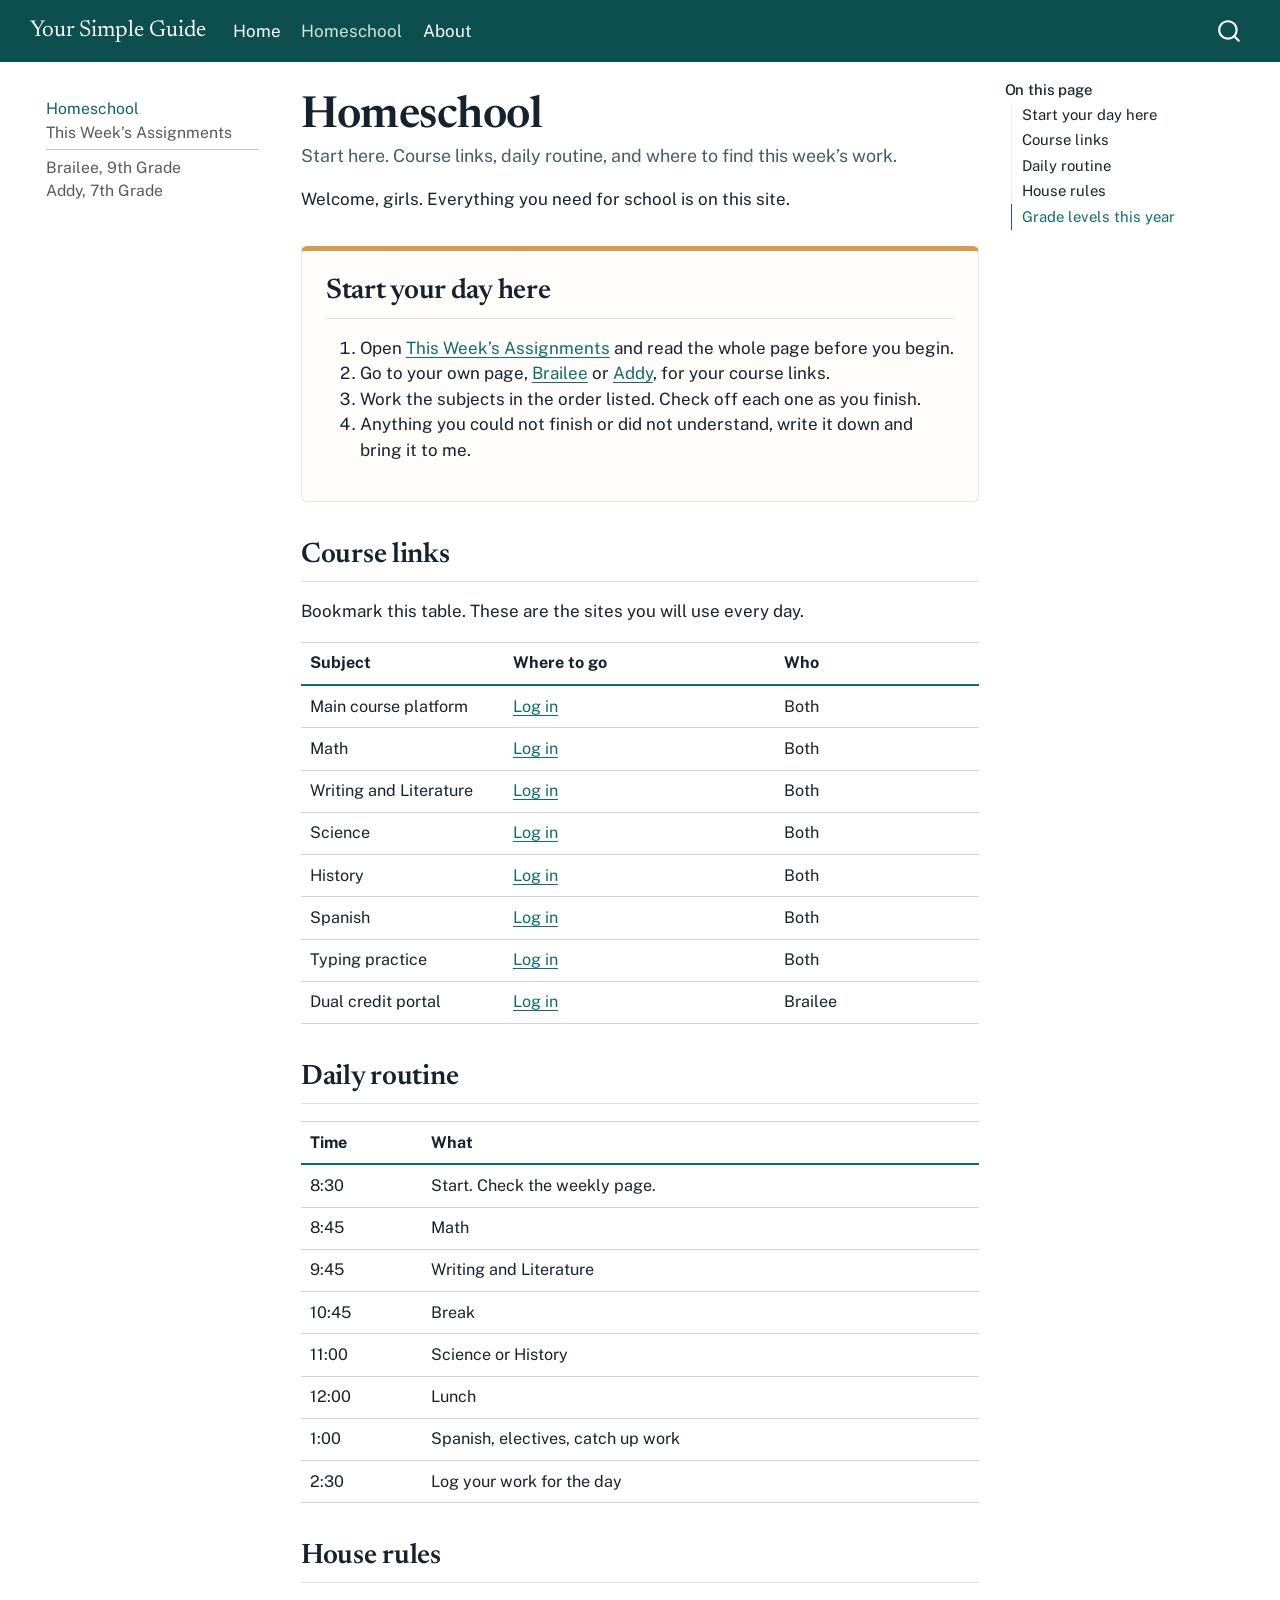
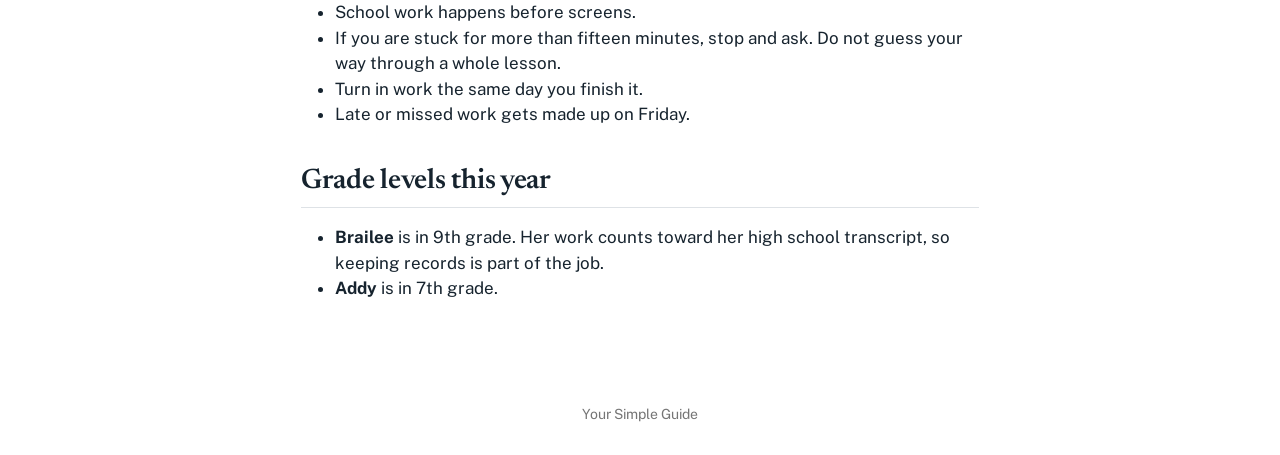
==== docs/homeschool/index.html @ 04dae09e "Initial commit" ====
<!DOCTYPE html>
<html xmlns="http://www.w3.org/1999/xhtml" lang="en" xml:lang="en"><head>

<meta charset="utf-8">
<meta name="generator" content="quarto-1.10.18">

<meta name="viewport" content="width=device-width, initial-scale=1.0, user-scalable=yes">

<meta name="description" content="Start here. Course links, daily routine, and where to find this week’s work.">

<title>Homeschool – Your Simple Guide</title>
<style>
/* Default styles provided by pandoc.
** See https://pandoc.org/MANUAL.html#variables-for-html for config info.
*/
span.smallcaps{font-variant: small-caps;}
div.columns{display: flex; gap: 1.5em;}
div.column{flex: auto;}
@media screen {
div.columns{gap: min(4vw, 1.5em);}
div.column{overflow-x: auto;}
}
div.hanging-indent{margin-left: 1.5em; text-indent: -1.5em;}
ul.task-list{list-style: none;}
ul.task-list li input[type="checkbox"] {
  width: 0.8em;
  margin: 0 0.8em 0.2em -1em; /* quarto-specific, see https://github.com/quarto-dev/quarto-cli/issues/4556 */ 
  vertical-align: middle;
}
</style>


<script src="../site_libs/quarto-nav/quarto-nav.js"></script>
<script src="../site_libs/quarto-nav/headroom.min.js"></script>
<script src="../site_libs/clipboard/clipboard.min.js"></script>
<script src="../site_libs/quarto-search/autocomplete.umd.js"></script>
<script src="../site_libs/quarto-search/fuse.min.js"></script>
<script src="../site_libs/quarto-search/quarto-search.js"></script>
<meta name="quarto:offset" content="../">
<script src="../site_libs/quarto-html/quarto.js" type="module"></script>
<script src="../site_libs/quarto-html/tabsets/tabsets.js" type="module"></script>
<script src="../site_libs/quarto-html/popper.min.js"></script>
<script src="../site_libs/quarto-html/tippy.umd.min.js"></script>
<script src="../site_libs/quarto-html/anchor.min.js"></script>
<link href="../site_libs/quarto-html/tippy.css" rel="stylesheet">
<link href="../site_libs/quarto-html/quarto-syntax-highlighting-64a204ab8560d761af7679ceaba22944.css" rel="stylesheet" id="quarto-text-highlighting-styles">
<script src="../site_libs/bootstrap/bootstrap.min.js"></script>
<link href="../site_libs/bootstrap/bootstrap-icons.css" rel="stylesheet">
<link href="../site_libs/bootstrap/bootstrap-07b3dcc113605352a7b4765c39fa40dd.min.css" rel="stylesheet" append-hash="true" id="quarto-bootstrap" data-mode="light">
<script id="quarto-search-options" type="application/json">{
  "location": "navbar",
  "copy-button": false,
  "collapse-after": 3,
  "panel-placement": "end",
  "type": "overlay",
  "limit": 50,
  "keyboard-shortcut": [
    "f",
    "/",
    "s"
  ],
  "show-item-context": false,
  "language": {
    "search-no-results-text": "No results",
    "search-matching-documents-text": "matching documents",
    "search-copy-link-title": "Copy link to search",
    "search-hide-matches-text": "Hide additional matches",
    "search-more-match-text": "more match in this document",
    "search-more-matches-text": "more matches in this document",
    "search-clear-button-title": "Clear",
    "search-text-placeholder": "",
    "search-detached-cancel-button-title": "Cancel",
    "search-submit-button-title": "Submit",
    "search-label": "Search"
  }
}</script>


</head>

<body class="nav-sidebar floating nav-fixed quarto-light">

<div id="quarto-search-results"></div>
  <header id="quarto-header" class="headroom fixed-top">
    <nav class="navbar navbar-expand-lg " data-bs-theme="dark">
      <div class="navbar-container container-fluid">
      <div class="navbar-brand-container mx-auto">
    <a class="navbar-brand" href="../index.html">
    <span class="navbar-title">Your Simple Guide</span>
    </a>
  </div>
            <div id="quarto-search" class="" title="Search"></div>
          <button class="navbar-toggler" type="button" data-bs-toggle="collapse" data-bs-target="#navbarCollapse" aria-controls="navbarCollapse" role="menu" aria-expanded="false" aria-label="Toggle navigation" onclick="if (window.quartoToggleHeadroom) { window.quartoToggleHeadroom(); }">
  <span class="navbar-toggler-icon"></span>
</button>
          <div class="collapse navbar-collapse" id="navbarCollapse">
            <ul class="navbar-nav navbar-nav-scroll me-auto">
  <li class="nav-item">
    <a class="nav-link" href="../index.html"> 
<span class="menu-text">Home</span></a>
  </li>  
  <li class="nav-item">
    <a class="nav-link active" href="../homeschool/index.html" aria-current="page"> 
<span class="menu-text">Homeschool</span></a>
  </li>  
  <li class="nav-item">
    <a class="nav-link" href="../about.html"> 
<span class="menu-text">About</span></a>
  </li>  
</ul>
          </div> <!-- /navcollapse -->
            <div class="quarto-navbar-tools">
</div>
      </div> <!-- /container-fluid -->
    </nav>
  <nav class="quarto-secondary-nav">
    <div class="container-fluid d-flex">
      <button type="button" class="quarto-btn-toggle btn" data-bs-toggle="collapse" role="button" data-bs-target=".quarto-sidebar-collapse-item" aria-controls="quarto-sidebar" aria-expanded="false" aria-label="Toggle sidebar navigation" onclick="if (window.quartoToggleHeadroom) { window.quartoToggleHeadroom(); }">
        <i class="bi bi-layout-text-sidebar-reverse"></i>
      </button>
        <nav class="quarto-page-breadcrumbs" aria-label="breadcrumb"><ol class="breadcrumb"><li class="breadcrumb-item"><a href="../homeschool/index.html">Homeschool</a></li></ol></nav>
        <a class="flex-grow-1" role="navigation" data-bs-toggle="collapse" data-bs-target=".quarto-sidebar-collapse-item" aria-controls="quarto-sidebar" aria-expanded="false" aria-label="Toggle sidebar navigation" onclick="if (window.quartoToggleHeadroom) { window.quartoToggleHeadroom(); }">      
        </a>
    </div>
  </nav>
</header>
<!-- content -->
<div id="quarto-content" class="quarto-container page-columns page-rows-contents page-layout-article page-navbar">
<!-- sidebar -->
  <nav id="quarto-sidebar" class="sidebar collapse collapse-horizontal quarto-sidebar-collapse-item sidebar-navigation floating overflow-auto">
    <div class="sidebar-menu-container"> 
    <ul class="list-unstyled mt-1">
        <li class="sidebar-item">
  <div class="sidebar-item-container"> 
  <a href="../homeschool/index.html" class="sidebar-item-text sidebar-link active">
 <span class="menu-text">Homeschool</span></a>
  </div>
</li>
        <li class="sidebar-item">
  <div class="sidebar-item-container"> 
  <a href="../homeschool/weekly.html" class="sidebar-item-text sidebar-link">
 <span class="menu-text">This Week’s Assignments</span></a>
  </div>
</li>
        <li class="px-0"><hr class="sidebar-divider hi "></li>
        <li class="sidebar-item">
  <div class="sidebar-item-container"> 
  <a href="../homeschool/brailee.html" class="sidebar-item-text sidebar-link">
 <span class="menu-text">Brailee, 9th Grade</span></a>
  </div>
</li>
        <li class="sidebar-item">
  <div class="sidebar-item-container"> 
  <a href="../homeschool/addy.html" class="sidebar-item-text sidebar-link">
 <span class="menu-text">Addy, 7th Grade</span></a>
  </div>
</li>
    </ul>
    </div>
</nav>
<div id="quarto-sidebar-glass" class="quarto-sidebar-collapse-item" data-bs-toggle="collapse" data-bs-target=".quarto-sidebar-collapse-item"></div>
<!-- margin-sidebar -->
    <div id="quarto-margin-sidebar" class="sidebar margin-sidebar">
        <nav id="TOC" role="doc-toc" class="toc-active">
    <h2 id="toc-title">On this page</h2>
   
  <ul>
  <li><a href="#start-your-day-here" id="toc-start-your-day-here" class="nav-link active" data-scroll-target="#start-your-day-here">Start your day here</a></li>
  <li><a href="#course-links" id="toc-course-links" class="nav-link" data-scroll-target="#course-links">Course links</a></li>
  <li><a href="#daily-routine" id="toc-daily-routine" class="nav-link" data-scroll-target="#daily-routine">Daily routine</a></li>
  <li><a href="#house-rules" id="toc-house-rules" class="nav-link" data-scroll-target="#house-rules">House rules</a></li>
  <li><a href="#grade-levels-this-year" id="toc-grade-levels-this-year" class="nav-link" data-scroll-target="#grade-levels-this-year">Grade levels this year</a></li>
  </ul>
</nav>
    </div>
<!-- main -->
<main class="content" id="quarto-document-content">

<header id="title-block-header" class="quarto-title-block default">
<div class="quarto-title">
<h1 class="title">Homeschool</h1>
</div>

<div>
  <div class="description">
    Start here. Course links, daily routine, and where to find this week’s work.
  </div>
</div>


<div class="quarto-title-meta">

    
  
    
  </div>
  


</header>


<p>Welcome, girls. Everything you need for school is on this site.</p>
<section id="start-your-day-here" class="level2 this-week">
<h2 class="anchored" data-anchor-id="start-your-day-here">Start your day here</h2>
<ol type="1">
<li>Open <strong><a href="../homeschool/weekly.html">This Week’s Assignments</a></strong> and read the whole page before you begin.</li>
<li>Go to your own page, <a href="../homeschool/brailee.html">Brailee</a> or <a href="../homeschool/addy.html">Addy</a>, for your course links.</li>
<li>Work the subjects in the order listed. Check off each one as you finish.</li>
<li>Anything you could not finish or did not understand, write it down and bring it to me.</li>
</ol>
</section>
<section id="course-links" class="level2">
<h2 class="anchored" data-anchor-id="course-links">Course links</h2>
<p>Bookmark this table. These are the sites you will use every day.</p>
<table class="caption-top table">
<colgroup>
<col style="width: 30%">
<col style="width: 40%">
<col style="width: 30%">
</colgroup>
<thead>
<tr class="header">
<th>Subject</th>
<th>Where to go</th>
<th>Who</th>
</tr>
</thead>
<tbody>
<tr class="odd">
<td>Main course platform</td>
<td><a href="https://example.com">Log in</a></td>
<td>Both</td>
</tr>
<tr class="even">
<td>Math</td>
<td><a href="https://example.com">Log in</a></td>
<td>Both</td>
</tr>
<tr class="odd">
<td>Writing and Literature</td>
<td><a href="https://example.com">Log in</a></td>
<td>Both</td>
</tr>
<tr class="even">
<td>Science</td>
<td><a href="https://example.com">Log in</a></td>
<td>Both</td>
</tr>
<tr class="odd">
<td>History</td>
<td><a href="https://example.com">Log in</a></td>
<td>Both</td>
</tr>
<tr class="even">
<td>Spanish</td>
<td><a href="https://example.com">Log in</a></td>
<td>Both</td>
</tr>
<tr class="odd">
<td>Typing practice</td>
<td><a href="https://example.com">Log in</a></td>
<td>Both</td>
</tr>
<tr class="even">
<td>Dual credit portal</td>
<td><a href="https://example.com">Log in</a></td>
<td>Brailee</td>
</tr>
</tbody>
</table>
</section>
<section id="daily-routine" class="level2">
<h2 class="anchored" data-anchor-id="daily-routine">Daily routine</h2>
<table class="caption-top table">
<thead>
<tr class="header">
<th>Time</th>
<th>What</th>
</tr>
</thead>
<tbody>
<tr class="odd">
<td>8:30</td>
<td>Start. Check the weekly page.</td>
</tr>
<tr class="even">
<td>8:45</td>
<td>Math</td>
</tr>
<tr class="odd">
<td>9:45</td>
<td>Writing and Literature</td>
</tr>
<tr class="even">
<td>10:45</td>
<td>Break</td>
</tr>
<tr class="odd">
<td>11:00</td>
<td>Science or History</td>
</tr>
<tr class="even">
<td>12:00</td>
<td>Lunch</td>
</tr>
<tr class="odd">
<td>1:00</td>
<td>Spanish, electives, catch up work</td>
</tr>
<tr class="even">
<td>2:30</td>
<td>Log your work for the day</td>
</tr>
</tbody>
</table>
</section>
<section id="house-rules" class="level2">
<h2 class="anchored" data-anchor-id="house-rules">House rules</h2>
<ul>
<li>School work happens before screens.</li>
<li>If you are stuck for more than fifteen minutes, stop and ask. Do not guess your way through a whole lesson.</li>
<li>Turn in work the same day you finish it.</li>
<li>Late or missed work gets made up on Friday.</li>
</ul>
</section>
<section id="grade-levels-this-year" class="level2">
<h2 class="anchored" data-anchor-id="grade-levels-this-year">Grade levels this year</h2>
<ul>
<li><strong>Brailee</strong> is in 9th grade. Her work counts toward her high school transcript, so keeping records is part of the job.</li>
<li><strong>Addy</strong> is in 7th grade.</li>
</ul>


</section>

</main> <!-- /main -->
<script id="quarto-html-after-body" type="application/javascript">
  window.document.addEventListener("DOMContentLoaded", function (event) {
    const icon = "";
    const anchorJS = new window.AnchorJS();
    anchorJS.options = {
      placement: 'right',
      icon: icon
    };
    anchorJS.add('.anchored');
    const isCodeAnnotation = (el) => {
      for (const clz of el.classList) {
        if (clz.startsWith('code-annotation-')) {                     
          return true;
        }
      }
      return false;
    }
    const onCopySuccess = function(e) {
      // button target
      const button = e.trigger;
      // don't keep focus
      button.blur();
      // flash "checked"
      button.classList.add('code-copy-button-checked');
      var currentTitle = button.getAttribute("title");
      button.setAttribute("title", "Copied!");
      let tooltip;
      if (window.bootstrap) {
        button.setAttribute("data-bs-toggle", "tooltip");
        button.setAttribute("data-bs-placement", "left");
        button.setAttribute("data-bs-title", "Copied!");
        tooltip = new bootstrap.Tooltip(button, 
          { trigger: "manual", 
            customClass: "code-copy-button-tooltip",
            offset: [0, -8]});
        tooltip.show();    
      }
      setTimeout(function() {
        if (tooltip) {
          tooltip.hide();
          button.removeAttribute("data-bs-title");
          button.removeAttribute("data-bs-toggle");
          button.removeAttribute("data-bs-placement");
        }
        button.setAttribute("title", currentTitle);
        button.classList.remove('code-copy-button-checked');
      }, 1000);
      // clear code selection
      e.clearSelection();
    }
    const getTextToCopy = function(trigger) {
      const outerScaffold = trigger.parentElement.cloneNode(true);
      const codeEl = outerScaffold.querySelector('code');
      for (const childEl of codeEl.children) {
        if (isCodeAnnotation(childEl)) {
          childEl.remove();
        }
      }
      return codeEl.innerText;
    }
    const clipboard = new window.ClipboardJS('.code-copy-button:not([data-in-quarto-modal])', {
      text: getTextToCopy
    });
    clipboard.on('success', onCopySuccess);
    if (window.document.getElementById('quarto-embedded-source-code-modal')) {
      const clipboardModal = new window.ClipboardJS('.code-copy-button[data-in-quarto-modal]', {
        text: getTextToCopy,
        container: window.document.getElementById('quarto-embedded-source-code-modal')
      });
      clipboardModal.on('success', onCopySuccess);
    }
      var localhostRegex = new RegExp(/^(?:http|https):\/\/localhost\:?[0-9]*\//);
      var mailtoRegex = new RegExp(/^mailto:/);
        var filterRegex = new RegExp("https:\/\/yoursimpleguide\.com");
      var isInternal = (href) => {
          return filterRegex.test(href) || localhostRegex.test(href) || mailtoRegex.test(href);
      }
      // Inspect non-navigation links and adorn them if external
     var links = window.document.querySelectorAll('a[href]:not(.nav-link):not(.navbar-brand):not(.toc-action):not(.sidebar-link):not(.sidebar-item-toggle):not(.pagination-link):not(.no-external):not([aria-hidden]):not(.dropdown-item):not(.quarto-navigation-tool):not(.about-link)');
      for (var i=0; i<links.length; i++) {
        const link = links[i];
        if (!isInternal(link.href)) {
          // undo the damage that might have been done by quarto-nav.js in the case of
          // links that we want to consider external
          if (link.dataset.originalHref !== undefined) {
            link.href = link.dataset.originalHref;
          }
            // target, if specified
            link.setAttribute("target", "_blank");
            if (link.getAttribute("rel") === null) {
              link.setAttribute("rel", "noopener");
            }
        }
      }
    function tippyHover(el, contentFn, onTriggerFn, onUntriggerFn) {
      const config = {
        allowHTML: true,
        maxWidth: 500,
        delay: 100,
        arrow: false,
        appendTo: function(el) {
            return el.parentElement;
        },
        interactive: true,
        interactiveBorder: 10,
        theme: 'quarto',
        placement: 'bottom-start',
      };
      if (contentFn) {
        config.content = contentFn;
      }
      if (onTriggerFn) {
        config.onTrigger = onTriggerFn;
      }
      if (onUntriggerFn) {
        config.onUntrigger = onUntriggerFn;
      }
      window.tippy(el, config); 
    }
    const noterefs = window.document.querySelectorAll('a[role="doc-noteref"]');
    for (var i=0; i<noterefs.length; i++) {
      const ref = noterefs[i];
      tippyHover(ref, function() {
        // use id or data attribute instead here
        let href = ref.getAttribute('data-footnote-href') || ref.getAttribute('href');
        try { href = new URL(href).hash; } catch {}
        const id = href.replace(/^#\/?/, "");
        const note = window.document.getElementById(id);
        if (note) {
          return note.innerHTML;
        } else {
          return "";
        }
      });
    }
    const xrefs = window.document.querySelectorAll('a.quarto-xref');
    const processXRef = (id, note) => {
      // Strip column container classes
      const stripColumnClz = (el) => {
        el.classList.remove("page-full", "page-columns");
        if (el.children) {
          for (const child of el.children) {
            stripColumnClz(child);
          }
        }
      }
      stripColumnClz(note)
      if (id === null || id.startsWith('sec-')) {
        // Special case sections, only their first couple elements
        const container = document.createElement("div");
        if (note.children && note.children.length > 2) {
          container.appendChild(note.children[0].cloneNode(true));
          for (let i = 1; i < note.children.length; i++) {
            const child = note.children[i];
            if (child.tagName === "P" && child.innerText === "") {
              continue;
            } else {
              container.appendChild(child.cloneNode(true));
              break;
            }
          }
          if (window.Quarto?.typesetMath) {
            window.Quarto.typesetMath(container);
          }
          return container.innerHTML
        } else {
          if (window.Quarto?.typesetMath) {
            window.Quarto.typesetMath(note);
          }
          return note.innerHTML;
        }
      } else {
        // Remove any anchor links if they are present
        const anchorLink = note.querySelector('a.anchorjs-link');
        if (anchorLink) {
          anchorLink.remove();
        }
        if (window.Quarto?.typesetMath) {
          window.Quarto.typesetMath(note);
        }
        if (note.classList.contains("callout")) {
          return note.outerHTML;
        } else {
          return note.innerHTML;
        }
      }
    }
    for (var i=0; i<xrefs.length; i++) {
      const xref = xrefs[i];
      tippyHover(xref, undefined, function(instance) {
        instance.disable();
        let url = xref.getAttribute('href');
        let hash = undefined; 
        if (url.startsWith('#')) {
          hash = url;
        } else {
          try { hash = new URL(url).hash; } catch {}
        }
        if (hash) {
          const id = hash.replace(/^#\/?/, "");
          const note = window.document.getElementById(id);
          if (note !== null) {
            try {
              const html = processXRef(id, note.cloneNode(true));
              instance.setContent(html);
            } finally {
              instance.enable();
              instance.show();
            }
          } else {
            // See if we can fetch this
            fetch(url.split('#')[0])
            .then(res => res.text())
            .then(html => {
              const parser = new DOMParser();
              const htmlDoc = parser.parseFromString(html, "text/html");
              const note = htmlDoc.getElementById(id);
              if (note !== null) {
                const html = processXRef(id, note);
                instance.setContent(html);
              } 
            }).finally(() => {
              instance.enable();
              instance.show();
            });
          }
        } else {
          // See if we can fetch a full url (with no hash to target)
          // This is a special case and we should probably do some content thinning / targeting
          fetch(url)
          .then(res => res.text())
          .then(html => {
            const parser = new DOMParser();
            const htmlDoc = parser.parseFromString(html, "text/html");
            const note = htmlDoc.querySelector('main.content');
            if (note !== null) {
              // This should only happen for chapter cross references
              // (since there is no id in the URL)
              // remove the first header
              if (note.children.length > 0 && note.children[0].tagName === "HEADER") {
                note.children[0].remove();
              }
              const html = processXRef(null, note);
              instance.setContent(html);
            } 
          }).finally(() => {
            instance.enable();
            instance.show();
          });
        }
      }, function(instance) {
      });
    }
        let selectedAnnoteEl;
        const selectorForAnnotation = ( cell, annotation) => {
          let cellAttr = 'data-code-cell="' + cell + '"';
          let lineAttr = 'data-code-annotation="' +  annotation + '"';
          const selector = 'span[' + cellAttr + '][' + lineAttr + ']';
          return selector;
        }
        const selectCodeLines = (annoteEl) => {
          const doc = window.document;
          const targetCell = annoteEl.getAttribute("data-target-cell");
          const targetAnnotation = annoteEl.getAttribute("data-target-annotation");
          const annoteSpan = window.document.querySelector(selectorForAnnotation(targetCell, targetAnnotation));
          const lines = annoteSpan.getAttribute("data-code-lines").split(",");
          const lineIds = lines.map((line) => {
            return targetCell + "-" + line;
          })
          let top = null;
          let height = null;
          let parent = null;
          if (lineIds.length > 0) {
              //compute the position of the single el (top and bottom and make a div)
              const el = window.document.getElementById(lineIds[0]);
              top = el.offsetTop;
              height = el.offsetHeight;
              parent = el.parentElement.parentElement;
            if (lineIds.length > 1) {
              const lastEl = window.document.getElementById(lineIds[lineIds.length - 1]);
              const bottom = lastEl.offsetTop + lastEl.offsetHeight;
              height = bottom - top;
            }
            if (top !== null && height !== null && parent !== null) {
              // cook up a div (if necessary) and position it 
              let div = window.document.getElementById("code-annotation-line-highlight");
              if (div === null) {
                div = window.document.createElement("div");
                div.setAttribute("id", "code-annotation-line-highlight");
                div.style.position = 'absolute';
                parent.appendChild(div);
              }
              div.style.top = top - 2 + "px";
              div.style.height = height + 4 + "px";
              div.style.left = 0;
              let gutterDiv = window.document.getElementById("code-annotation-line-highlight-gutter");
              if (gutterDiv === null) {
                gutterDiv = window.document.createElement("div");
                gutterDiv.setAttribute("id", "code-annotation-line-highlight-gutter");
                gutterDiv.style.position = 'absolute';
                const codeCell = window.document.getElementById(targetCell);
                const gutter = codeCell.querySelector('.code-annotation-gutter');
                gutter.appendChild(gutterDiv);
              }
              gutterDiv.style.top = top - 2 + "px";
              gutterDiv.style.height = height + 4 + "px";
            }
            selectedAnnoteEl = annoteEl;
          }
        };
        const unselectCodeLines = () => {
          const elementsIds = ["code-annotation-line-highlight", "code-annotation-line-highlight-gutter"];
          elementsIds.forEach((elId) => {
            const div = window.document.getElementById(elId);
            if (div) {
              div.remove();
            }
          });
          selectedAnnoteEl = undefined;
        };
          // Handle positioning of the toggle
      window.addEventListener(
        "resize",
        throttle(() => {
          elRect = undefined;
          if (selectedAnnoteEl) {
            selectCodeLines(selectedAnnoteEl);
          }
        }, 10)
      );
      function throttle(fn, ms) {
      let throttle = false;
      let timer;
        return (...args) => {
          if(!throttle) { // first call gets through
              fn.apply(this, args);
              throttle = true;
          } else { // all the others get throttled
              if(timer) clearTimeout(timer); // cancel #2
              timer = setTimeout(() => {
                fn.apply(this, args);
                timer = throttle = false;
              }, ms);
          }
        };
      }
        // Attach click handler to the DT
        const annoteDls = window.document.querySelectorAll('dt[data-target-cell]');
        for (const annoteDlNode of annoteDls) {
          annoteDlNode.addEventListener('click', (event) => {
            const clickedEl = event.target;
            if (clickedEl !== selectedAnnoteEl) {
              unselectCodeLines();
              const activeEl = window.document.querySelector('dt[data-target-cell].code-annotation-active');
              if (activeEl) {
                activeEl.classList.remove('code-annotation-active');
              }
              selectCodeLines(clickedEl);
              clickedEl.classList.add('code-annotation-active');
            } else {
              // Unselect the line
              unselectCodeLines();
              clickedEl.classList.remove('code-annotation-active');
            }
          });
        }
    const findCites = (el) => {
      const parentEl = el.parentElement;
      if (parentEl) {
        const cites = parentEl.dataset.cites;
        if (cites) {
          return {
            el,
            cites: cites.split(' ')
          };
        } else {
          return findCites(el.parentElement)
        }
      } else {
        return undefined;
      }
    };
    var bibliorefs = window.document.querySelectorAll('a[role="doc-biblioref"]');
    for (var i=0; i<bibliorefs.length; i++) {
      const ref = bibliorefs[i];
      const citeInfo = findCites(ref);
      if (citeInfo) {
        tippyHover(citeInfo.el, function() {
          var popup = window.document.createElement('div');
          citeInfo.cites.forEach(function(cite) {
            var citeDiv = window.document.createElement('div');
            citeDiv.classList.add('hanging-indent');
            citeDiv.classList.add('csl-entry');
            var biblioDiv = window.document.getElementById('ref-' + cite);
            if (biblioDiv) {
              citeDiv.innerHTML = biblioDiv.innerHTML;
            }
            popup.appendChild(citeDiv);
          });
          return popup.innerHTML;
        });
      }
    }
  });
  </script>
</div> <!-- /content -->
<footer class="footer">
  <div class="nav-footer">
    <div class="nav-footer-left">
      &nbsp;
    </div>   
    <div class="nav-footer-center">
<p>Your Simple Guide</p>
</div>
    <div class="nav-footer-right">
      &nbsp;
    </div>
  </div>
</footer>




</body></html>
---- docs/site_libs/quarto-html/tippy.css ----
.tippy-box[data-animation=fade][data-state=hidden]{opacity:0}[data-tippy-root]{max-width:calc(100vw - 10px)}.tippy-box{position:relative;background-color:#333;color:#fff;border-radius:4px;font-size:14px;line-height:1.4;white-space:normal;outline:0;transition-property:transform,visibility,opacity}.tippy-box[data-placement^=top]>.tippy-arrow{bottom:0}.tippy-box[data-placement^=top]>.tippy-arrow:before{bottom:-7px;left:0;border-width:8px 8px 0;border-top-color:initial;transform-origin:center top}.tippy-box[data-placement^=bottom]>.tippy-arrow{top:0}.tippy-box[data-placement^=bottom]>.tippy-arrow:before{top:-7px;left:0;border-width:0 8px 8px;border-bottom-color:initial;transform-origin:center bottom}.tippy-box[data-placement^=left]>.tippy-arrow{right:0}.tippy-box[data-placement^=left]>.tippy-arrow:before{border-width:8px 0 8px 8px;border-left-color:initial;right:-7px;transform-origin:center left}.tippy-box[data-placement^=right]>.tippy-arrow{left:0}.tippy-box[data-placement^=right]>.tippy-arrow:before{left:-7px;border-width:8px 8px 8px 0;border-right-color:initial;transform-origin:center right}.tippy-box[data-inertia][data-state=visible]{transition-timing-function:cubic-bezier(.54,1.5,.38,1.11)}.tippy-arrow{width:16px;height:16px;color:#333}.tippy-arrow:before{content:"";position:absolute;border-color:transparent;border-style:solid}.tippy-content{position:relative;padding:5px 9px;z-index:1}
---- docs/site_libs/quarto-html/quarto-syntax-highlighting-64a204ab8560d761af7679ceaba22944.css ----
/* quarto syntax highlight colors */
:root {
  --quarto-hl-ot-color: #003B4F;
  --quarto-hl-at-color: #657422;
  --quarto-hl-ss-color: #20794D;
  --quarto-hl-an-color: #5E5E5E;
  --quarto-hl-fu-color: #4758AB;
  --quarto-hl-st-color: #20794D;
  --quarto-hl-cf-color: #003B4F;
  --quarto-hl-op-color: #5E5E5E;
  --quarto-hl-er-color: #AD0000;
  --quarto-hl-bn-color: #AD0000;
  --quarto-hl-al-color: #AD0000;
  --quarto-hl-va-color: #111111;
  --quarto-hl-bu-color: inherit;
  --quarto-hl-ex-color: inherit;
  --quarto-hl-pp-color: #AD0000;
  --quarto-hl-in-color: #5E5E5E;
  --quarto-hl-vs-color: #20794D;
  --quarto-hl-wa-color: #5E5E5E;
  --quarto-hl-do-color: #5E5E5E;
  --quarto-hl-im-color: #00769E;
  --quarto-hl-ch-color: #20794D;
  --quarto-hl-dt-color: #AD0000;
  --quarto-hl-fl-color: #AD0000;
  --quarto-hl-co-color: #5E5E5E;
  --quarto-hl-cv-color: #5E5E5E;
  --quarto-hl-cn-color: #8f5902;
  --quarto-hl-sc-color: #5E5E5E;
  --quarto-hl-dv-color: #AD0000;
  --quarto-hl-kw-color: #003B4F;
}

/* other quarto variables */
:root {
  --quarto-font-monospace: SFMono-Regular, Menlo, Monaco, Consolas, "Liberation Mono", "Courier New", monospace;
}

/* syntax highlight based on Pandoc's rules */
pre > code.sourceCode > span {
  color: #003B4F;
}

code.sourceCode > span {
  color: #003B4F;
}

div.sourceCode,
div.sourceCode pre.sourceCode {
  color: #003B4F;
}

/* Normal */
code span {
  color: #003B4F;
}

/* Alert */
code span.al {
  color: #AD0000;
  font-style: inherit;
}

/* Annotation */
code span.an {
  color: #5E5E5E;
  font-style: inherit;
}

/* Attribute */
code span.at {
  color: #657422;
  font-style: inherit;
}

/* BaseN */
code span.bn {
  color: #AD0000;
  font-style: inherit;
}

/* BuiltIn */
code span.bu {
  font-style: inherit;
}

/* ControlFlow */
code span.cf {
  color: #003B4F;
  font-weight: bold;
  font-style: inherit;
}

/* Char */
code span.ch {
  color: #20794D;
  font-style: inherit;
}

/* Constant */
code span.cn {
  color: #8f5902;
  font-style: inherit;
}

/* Comment */
code span.co {
  color: #5E5E5E;
  font-style: inherit;
}

/* CommentVar */
code span.cv {
  color: #5E5E5E;
  font-style: italic;
}

/* Documentation */
code span.do {
  color: #5E5E5E;
  font-style: italic;
}

/* DataType */
code span.dt {
  color: #AD0000;
  font-style: inherit;
}

/* DecVal */
code span.dv {
  color: #AD0000;
  font-style: inherit;
}

/* Error */
code span.er {
  color: #AD0000;
  font-style: inherit;
}

/* Extension */
code span.ex {
  font-style: inherit;
}

/* Float */
code span.fl {
  color: #AD0000;
  font-style: inherit;
}

/* Function */
code span.fu {
  color: #4758AB;
  font-style: inherit;
}

/* Import */
code span.im {
  color: #00769E;
  font-style: inherit;
}

/* Information */
code span.in {
  color: #5E5E5E;
  font-style: inherit;
}

/* Keyword */
code span.kw {
  color: #003B4F;
  font-weight: bold;
  font-style: inherit;
}

/* Operator */
code span.op {
  color: #5E5E5E;
  font-style: inherit;
}

/* Other */
code span.ot {
  color: #003B4F;
  font-style: inherit;
}

/* Preprocessor */
code span.pp {
  color: #AD0000;
  font-style: inherit;
}

/* SpecialChar */
code span.sc {
  color: #5E5E5E;
  font-style: inherit;
}

/* SpecialString */
code span.ss {
  color: #20794D;
  font-style: inherit;
}

/* String */
code span.st {
  color: #20794D;
  font-style: inherit;
}

/* Variable */
code span.va {
  color: #111111;
  font-style: inherit;
}

/* VerbatimString */
code span.vs {
  color: #20794D;
  font-style: inherit;
}

/* Warning */
code span.wa {
  color: #5E5E5E;
  font-style: italic;
}

.prevent-inlining {
  content: "</";
}

/*# sourceMappingURL=9d8d5bb603a83b8298b89080a598c93b.css.map */
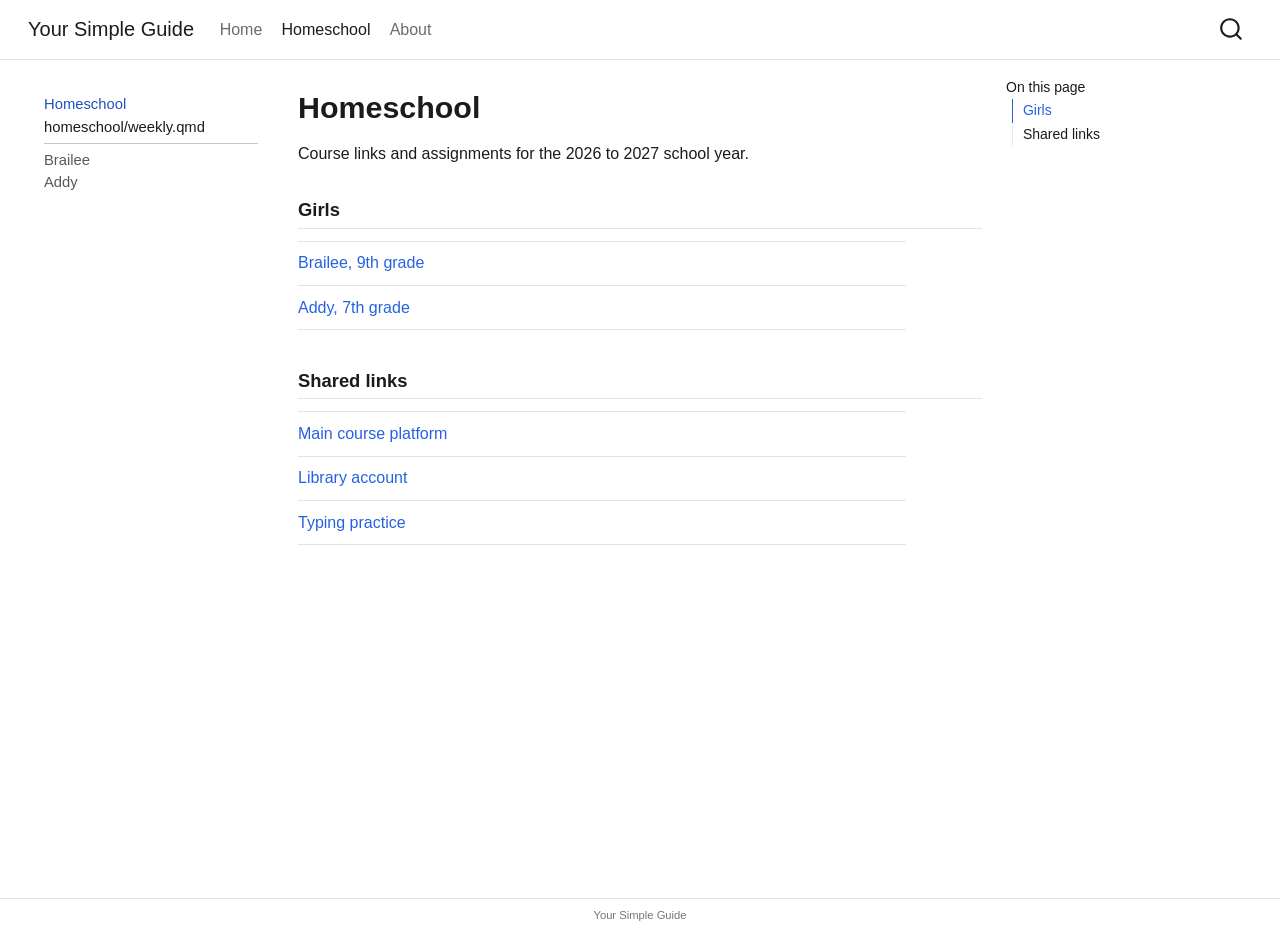
==== commit d8c0248c: "new design" ====
--- a/docs/homeschool/index.html
+++ b/docs/homeschool/index.html
@@ -6,7 +6,6 @@
 
 <meta name="viewport" content="width=device-width, initial-scale=1.0, user-scalable=yes">
 
-<meta name="description" content="Start here. Course links, daily routine, and where to find this week’s work.">
 
 <title>Homeschool – Your Simple Guide</title>
 <style>
@@ -46,7 +45,7 @@
 <link href="../site_libs/quarto-html/quarto-syntax-highlighting-64a204ab8560d761af7679ceaba22944.css" rel="stylesheet" id="quarto-text-highlighting-styles">
 <script src="../site_libs/bootstrap/bootstrap.min.js"></script>
 <link href="../site_libs/bootstrap/bootstrap-icons.css" rel="stylesheet">
-<link href="../site_libs/bootstrap/bootstrap-07b3dcc113605352a7b4765c39fa40dd.min.css" rel="stylesheet" append-hash="true" id="quarto-bootstrap" data-mode="light">
+<link href="../site_libs/bootstrap/bootstrap-09e8f5ea0b119d163eef0b1a59d9d5ec.min.css" rel="stylesheet" append-hash="true" id="quarto-bootstrap" data-mode="light">
 <script id="quarto-search-options" type="application/json">{
   "location": "navbar",
   "copy-button": false,
@@ -137,22 +136,19 @@
   </div>
 </li>
         <li class="sidebar-item">
-  <div class="sidebar-item-container"> 
-  <a href="../homeschool/weekly.html" class="sidebar-item-text sidebar-link">
- <span class="menu-text">This Week’s Assignments</span></a>
-  </div>
-</li>
+ <span class="menu-text">homeschool/weekly.qmd</span>
+  </li>
         <li class="px-0"><hr class="sidebar-divider hi "></li>
         <li class="sidebar-item">
   <div class="sidebar-item-container"> 
   <a href="../homeschool/brailee.html" class="sidebar-item-text sidebar-link">
- <span class="menu-text">Brailee, 9th Grade</span></a>
+ <span class="menu-text">Brailee</span></a>
   </div>
 </li>
         <li class="sidebar-item">
   <div class="sidebar-item-container"> 
   <a href="../homeschool/addy.html" class="sidebar-item-text sidebar-link">
- <span class="menu-text">Addy, 7th Grade</span></a>
+ <span class="menu-text">Addy</span></a>
   </div>
 </li>
     </ul>
@@ -165,11 +161,8 @@
     <h2 id="toc-title">On this page</h2>
    
   <ul>
-  <li><a href="#start-your-day-here" id="toc-start-your-day-here" class="nav-link active" data-scroll-target="#start-your-day-here">Start your day here</a></li>
-  <li><a href="#course-links" id="toc-course-links" class="nav-link" data-scroll-target="#course-links">Course links</a></li>
-  <li><a href="#daily-routine" id="toc-daily-routine" class="nav-link" data-scroll-target="#daily-routine">Daily routine</a></li>
-  <li><a href="#house-rules" id="toc-house-rules" class="nav-link" data-scroll-target="#house-rules">House rules</a></li>
-  <li><a href="#grade-levels-this-year" id="toc-grade-levels-this-year" class="nav-link" data-scroll-target="#grade-levels-this-year">Grade levels this year</a></li>
+  <li><a href="#girls" id="toc-girls" class="nav-link active" data-scroll-target="#girls">Girls</a></li>
+  <li><a href="#shared-links" id="toc-shared-links" class="nav-link" data-scroll-target="#shared-links">Shared links</a></li>
   </ul>
 </nav>
     </div>
@@ -181,11 +174,6 @@
 <h1 class="title">Homeschool</h1>
 </div>
 
-<div>
-  <div class="description">
-    Start here. Course links, daily routine, and where to find this week’s work.
-  </div>
-</div>
 
 
 <div class="quarto-title-meta">
@@ -200,136 +188,25 @@
 </header>
 
 
-<p>Welcome, girls. Everything you need for school is on this site.</p>
-<section id="start-your-day-here" class="level2 this-week">
-<h2 class="anchored" data-anchor-id="start-your-day-here">Start your day here</h2>
-<ol type="1">
-<li>Open <strong><a href="../homeschool/weekly.html">This Week’s Assignments</a></strong> and read the whole page before you begin.</li>
-<li>Go to your own page, <a href="../homeschool/brailee.html">Brailee</a> or <a href="../homeschool/addy.html">Addy</a>, for your course links.</li>
-<li>Work the subjects in the order listed. Check off each one as you finish.</li>
-<li>Anything you could not finish or did not understand, write it down and bring it to me.</li>
-</ol>
+<p>Course links and assignments for the 2026 to 2027 school year.</p>
+<section id="girls" class="level2">
+<h2 class="anchored" data-anchor-id="girls">Girls</h2>
+<div class="linklist">
+<ul>
+<li><a href="../homeschool/brailee.html">Brailee, 9th grade</a></li>
+<li><a href="../homeschool/addy.html">Addy, 7th grade</a></li>
+</ul>
+</div>
 </section>
-<section id="course-links" class="level2">
-<h2 class="anchored" data-anchor-id="course-links">Course links</h2>
-<p>Bookmark this table. These are the sites you will use every day.</p>
-<table class="caption-top table">
-<colgroup>
-<col style="width: 30%">
-<col style="width: 40%">
-<col style="width: 30%">
-</colgroup>
-<thead>
-<tr class="header">
-<th>Subject</th>
-<th>Where to go</th>
-<th>Who</th>
-</tr>
-</thead>
-<tbody>
-<tr class="odd">
-<td>Main course platform</td>
-<td><a href="https://example.com">Log in</a></td>
-<td>Both</td>
-</tr>
-<tr class="even">
-<td>Math</td>
-<td><a href="https://example.com">Log in</a></td>
-<td>Both</td>
-</tr>
-<tr class="odd">
-<td>Writing and Literature</td>
-<td><a href="https://example.com">Log in</a></td>
-<td>Both</td>
-</tr>
-<tr class="even">
-<td>Science</td>
-<td><a href="https://example.com">Log in</a></td>
-<td>Both</td>
-</tr>
-<tr class="odd">
-<td>History</td>
-<td><a href="https://example.com">Log in</a></td>
-<td>Both</td>
-</tr>
-<tr class="even">
-<td>Spanish</td>
-<td><a href="https://example.com">Log in</a></td>
-<td>Both</td>
-</tr>
-<tr class="odd">
-<td>Typing practice</td>
-<td><a href="https://example.com">Log in</a></td>
-<td>Both</td>
-</tr>
-<tr class="even">
-<td>Dual credit portal</td>
-<td><a href="https://example.com">Log in</a></td>
-<td>Brailee</td>
-</tr>
-</tbody>
-</table>
-</section>
-<section id="daily-routine" class="level2">
-<h2 class="anchored" data-anchor-id="daily-routine">Daily routine</h2>
-<table class="caption-top table">
-<thead>
-<tr class="header">
-<th>Time</th>
-<th>What</th>
-</tr>
-</thead>
-<tbody>
-<tr class="odd">
-<td>8:30</td>
-<td>Start. Check the weekly page.</td>
-</tr>
-<tr class="even">
-<td>8:45</td>
-<td>Math</td>
-</tr>
-<tr class="odd">
-<td>9:45</td>
-<td>Writing and Literature</td>
-</tr>
-<tr class="even">
-<td>10:45</td>
-<td>Break</td>
-</tr>
-<tr class="odd">
-<td>11:00</td>
-<td>Science or History</td>
-</tr>
-<tr class="even">
-<td>12:00</td>
-<td>Lunch</td>
-</tr>
-<tr class="odd">
-<td>1:00</td>
-<td>Spanish, electives, catch up work</td>
-</tr>
-<tr class="even">
-<td>2:30</td>
-<td>Log your work for the day</td>
-</tr>
-</tbody>
-</table>
-</section>
-<section id="house-rules" class="level2">
-<h2 class="anchored" data-anchor-id="house-rules">House rules</h2>
+<section id="shared-links" class="level2">
+<h2 class="anchored" data-anchor-id="shared-links">Shared links</h2>
+<div class="linklist">
 <ul>
-<li>School work happens before screens.</li>
-<li>If you are stuck for more than fifteen minutes, stop and ask. Do not guess your way through a whole lesson.</li>
-<li>Turn in work the same day you finish it.</li>
-<li>Late or missed work gets made up on Friday.</li>
+<li><a href="https://example.com">Main course platform</a></li>
+<li><a href="https://example.com">Library account</a></li>
+<li><a href="https://example.com">Typing practice</a></li>
 </ul>
-</section>
-<section id="grade-levels-this-year" class="level2">
-<h2 class="anchored" data-anchor-id="grade-levels-this-year">Grade levels this year</h2>
-<ul>
-<li><strong>Brailee</strong> is in 9th grade. Her work counts toward her high school transcript, so keeping records is part of the job.</li>
-<li><strong>Addy</strong> is in 7th grade.</li>
-</ul>
+</div>
 
 
 </section>
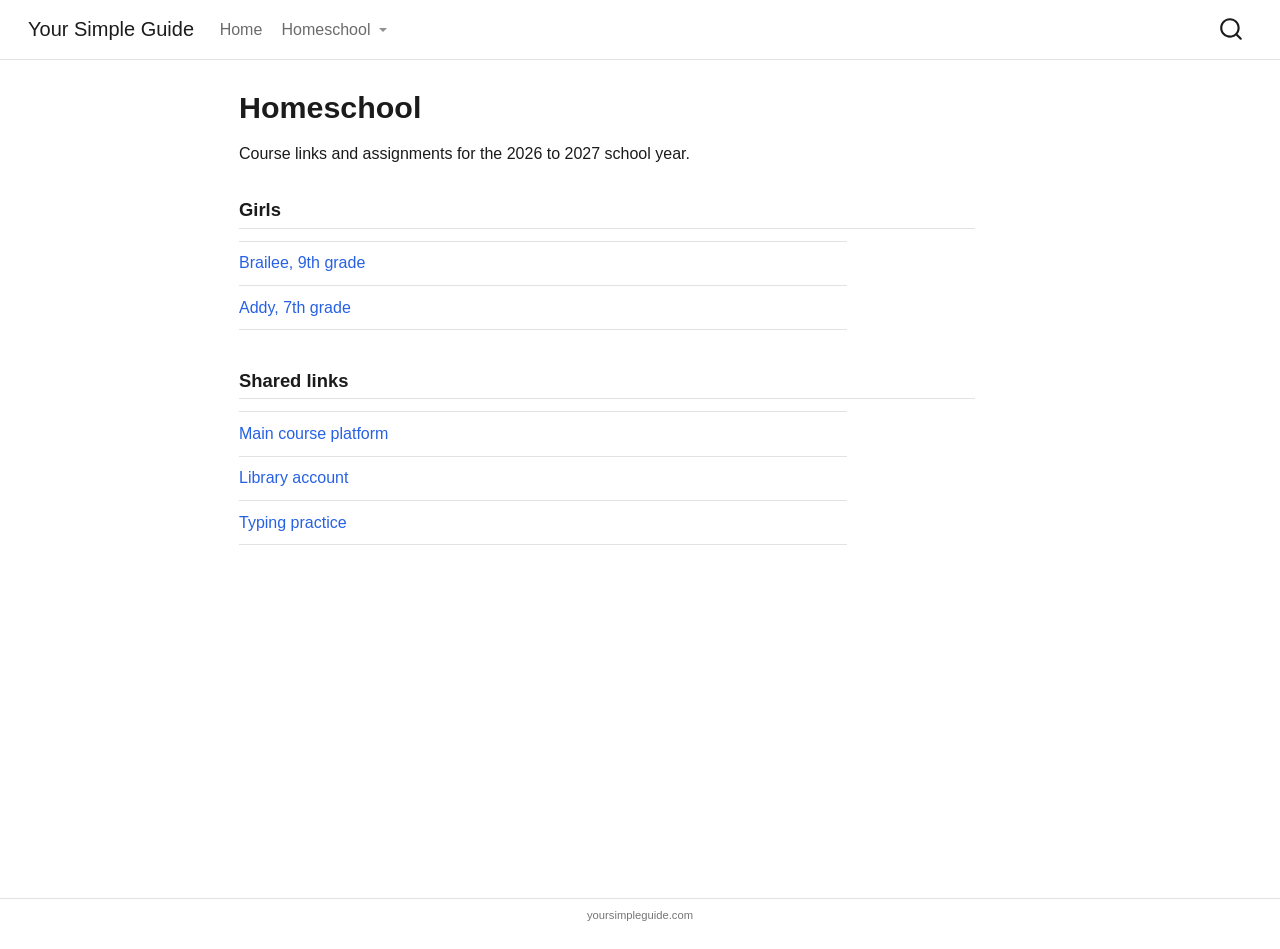
==== commit 10fb667c: "design updates" ====
--- a/docs/homeschool/index.html
+++ b/docs/homeschool/index.html
@@ -77,7 +77,7 @@
 
 </head>
 
-<body class="nav-sidebar floating nav-fixed quarto-light">
+<body class="nav-fixed fullcontent quarto-light">
 
 <div id="quarto-search-results"></div>
   <header id="quarto-header" class="headroom fixed-top">
@@ -98,74 +98,37 @@
     <a class="nav-link" href="../index.html"> 
 <span class="menu-text">Home</span></a>
   </li>  
-  <li class="nav-item">
-    <a class="nav-link active" href="../homeschool/index.html" aria-current="page"> 
-<span class="menu-text">Homeschool</span></a>
+  <li class="nav-item dropdown ">
+    <a class="nav-link dropdown-toggle" href="#" id="nav-menu-homeschool" role="link" data-bs-toggle="dropdown" aria-expanded="false">
+ <span class="menu-text">Homeschool</span>
+    </a>
+    <ul class="dropdown-menu" aria-labelledby="nav-menu-homeschool">    
+        <li>
+    <a class="dropdown-item" href="../homeschool/index.html">
+ <span class="dropdown-text">Overview</span></a>
   </li>  
-  <li class="nav-item">
-    <a class="nav-link" href="../about.html"> 
-<span class="menu-text">About</span></a>
+        <li>
+    <a class="dropdown-item" href="../homeschool/brailee.html">
+ <span class="dropdown-text">Brailee</span></a>
   </li>  
+        <li>
+    <a class="dropdown-item" href="../homeschool/addy.html">
+ <span class="dropdown-text">Addy</span></a>
+  </li>  
+    </ul>
+  </li>
 </ul>
           </div> <!-- /navcollapse -->
             <div class="quarto-navbar-tools">
 </div>
       </div> <!-- /container-fluid -->
     </nav>
-  <nav class="quarto-secondary-nav">
-    <div class="container-fluid d-flex">
-      <button type="button" class="quarto-btn-toggle btn" data-bs-toggle="collapse" role="button" data-bs-target=".quarto-sidebar-collapse-item" aria-controls="quarto-sidebar" aria-expanded="false" aria-label="Toggle sidebar navigation" onclick="if (window.quartoToggleHeadroom) { window.quartoToggleHeadroom(); }">
-        <i class="bi bi-layout-text-sidebar-reverse"></i>
-      </button>
-        <nav class="quarto-page-breadcrumbs" aria-label="breadcrumb"><ol class="breadcrumb"><li class="breadcrumb-item"><a href="../homeschool/index.html">Homeschool</a></li></ol></nav>
-        <a class="flex-grow-1" role="navigation" data-bs-toggle="collapse" data-bs-target=".quarto-sidebar-collapse-item" aria-controls="quarto-sidebar" aria-expanded="false" aria-label="Toggle sidebar navigation" onclick="if (window.quartoToggleHeadroom) { window.quartoToggleHeadroom(); }">      
-        </a>
-    </div>
-  </nav>
 </header>
 <!-- content -->
 <div id="quarto-content" class="quarto-container page-columns page-rows-contents page-layout-article page-navbar">
 <!-- sidebar -->
-  <nav id="quarto-sidebar" class="sidebar collapse collapse-horizontal quarto-sidebar-collapse-item sidebar-navigation floating overflow-auto">
-    <div class="sidebar-menu-container"> 
-    <ul class="list-unstyled mt-1">
-        <li class="sidebar-item">
-  <div class="sidebar-item-container"> 
-  <a href="../homeschool/index.html" class="sidebar-item-text sidebar-link active">
- <span class="menu-text">Homeschool</span></a>
-  </div>
-</li>
-        <li class="sidebar-item">
- <span class="menu-text">homeschool/weekly.qmd</span>
-  </li>
-        <li class="px-0"><hr class="sidebar-divider hi "></li>
-        <li class="sidebar-item">
-  <div class="sidebar-item-container"> 
-  <a href="../homeschool/brailee.html" class="sidebar-item-text sidebar-link">
- <span class="menu-text">Brailee</span></a>
-  </div>
-</li>
-        <li class="sidebar-item">
-  <div class="sidebar-item-container"> 
-  <a href="../homeschool/addy.html" class="sidebar-item-text sidebar-link">
- <span class="menu-text">Addy</span></a>
-  </div>
-</li>
-    </ul>
-    </div>
-</nav>
-<div id="quarto-sidebar-glass" class="quarto-sidebar-collapse-item" data-bs-toggle="collapse" data-bs-target=".quarto-sidebar-collapse-item"></div>
 <!-- margin-sidebar -->
-    <div id="quarto-margin-sidebar" class="sidebar margin-sidebar">
-        <nav id="TOC" role="doc-toc" class="toc-active">
-    <h2 id="toc-title">On this page</h2>
-   
-  <ul>
-  <li><a href="#girls" id="toc-girls" class="nav-link active" data-scroll-target="#girls">Girls</a></li>
-  <li><a href="#shared-links" id="toc-shared-links" class="nav-link" data-scroll-target="#shared-links">Shared links</a></li>
-  </ul>
-</nav>
-    </div>
+    
 <!-- main -->
 <main class="content" id="quarto-document-content">
 
@@ -624,7 +587,7 @@
       &nbsp;
     </div>   
     <div class="nav-footer-center">
-<p>Your Simple Guide</p>
+<p>yoursimpleguide.com</p>
 </div>
     <div class="nav-footer-right">
       &nbsp;
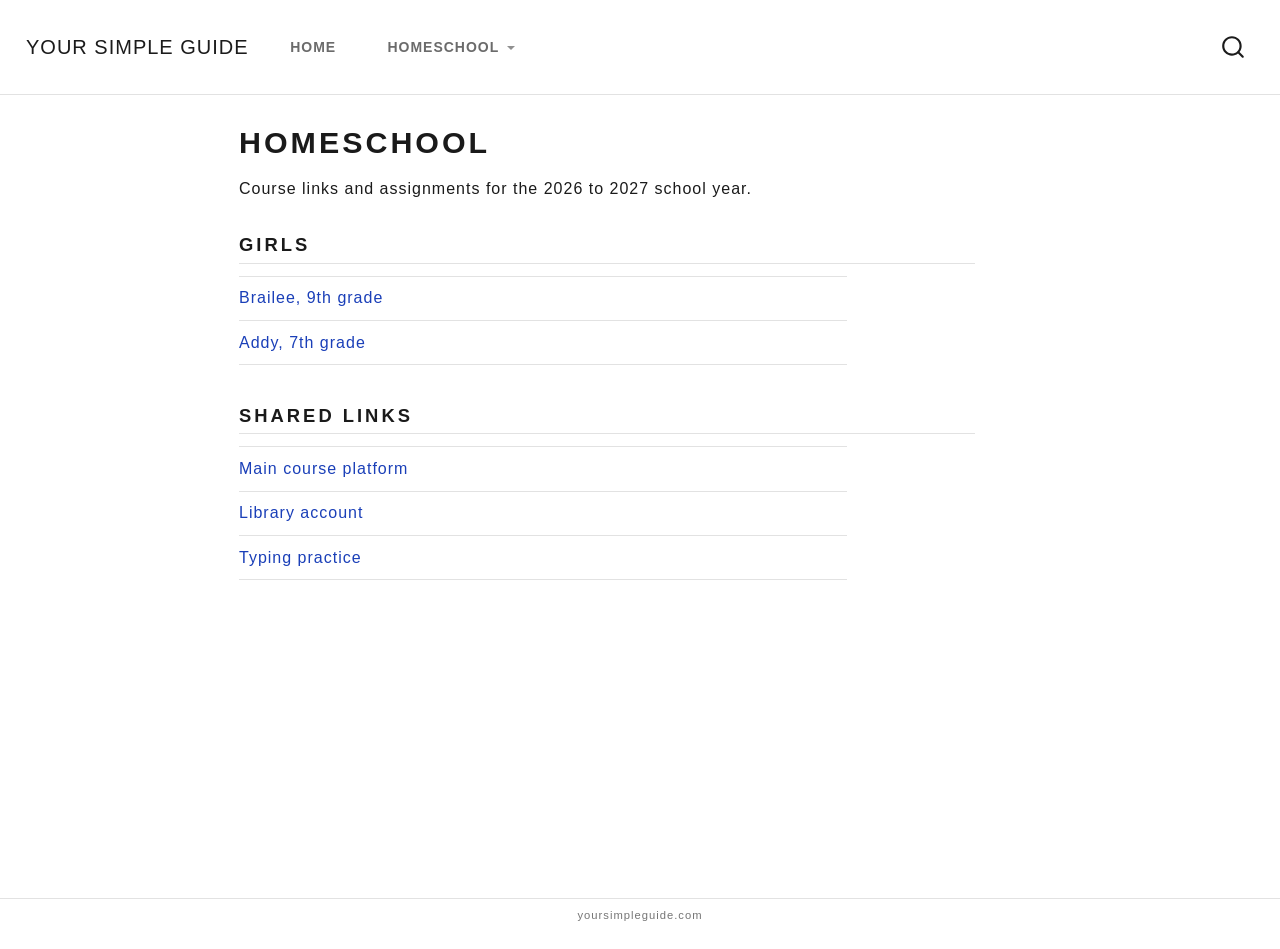
==== commit 72c794c2: "updated theme" ====
--- a/docs/homeschool/index.html
+++ b/docs/homeschool/index.html
@@ -45,7 +45,7 @@
 <link href="../site_libs/quarto-html/quarto-syntax-highlighting-64a204ab8560d761af7679ceaba22944.css" rel="stylesheet" id="quarto-text-highlighting-styles">
 <script src="../site_libs/bootstrap/bootstrap.min.js"></script>
 <link href="../site_libs/bootstrap/bootstrap-icons.css" rel="stylesheet">
-<link href="../site_libs/bootstrap/bootstrap-09e8f5ea0b119d163eef0b1a59d9d5ec.min.css" rel="stylesheet" append-hash="true" id="quarto-bootstrap" data-mode="light">
+<link href="../site_libs/bootstrap/bootstrap-5eb25c1c462ec6c85a06ef8a18870aee.min.css" rel="stylesheet" append-hash="true" id="quarto-bootstrap" data-mode="light">
 <script id="quarto-search-options" type="application/json">{
   "location": "navbar",
   "copy-button": false,
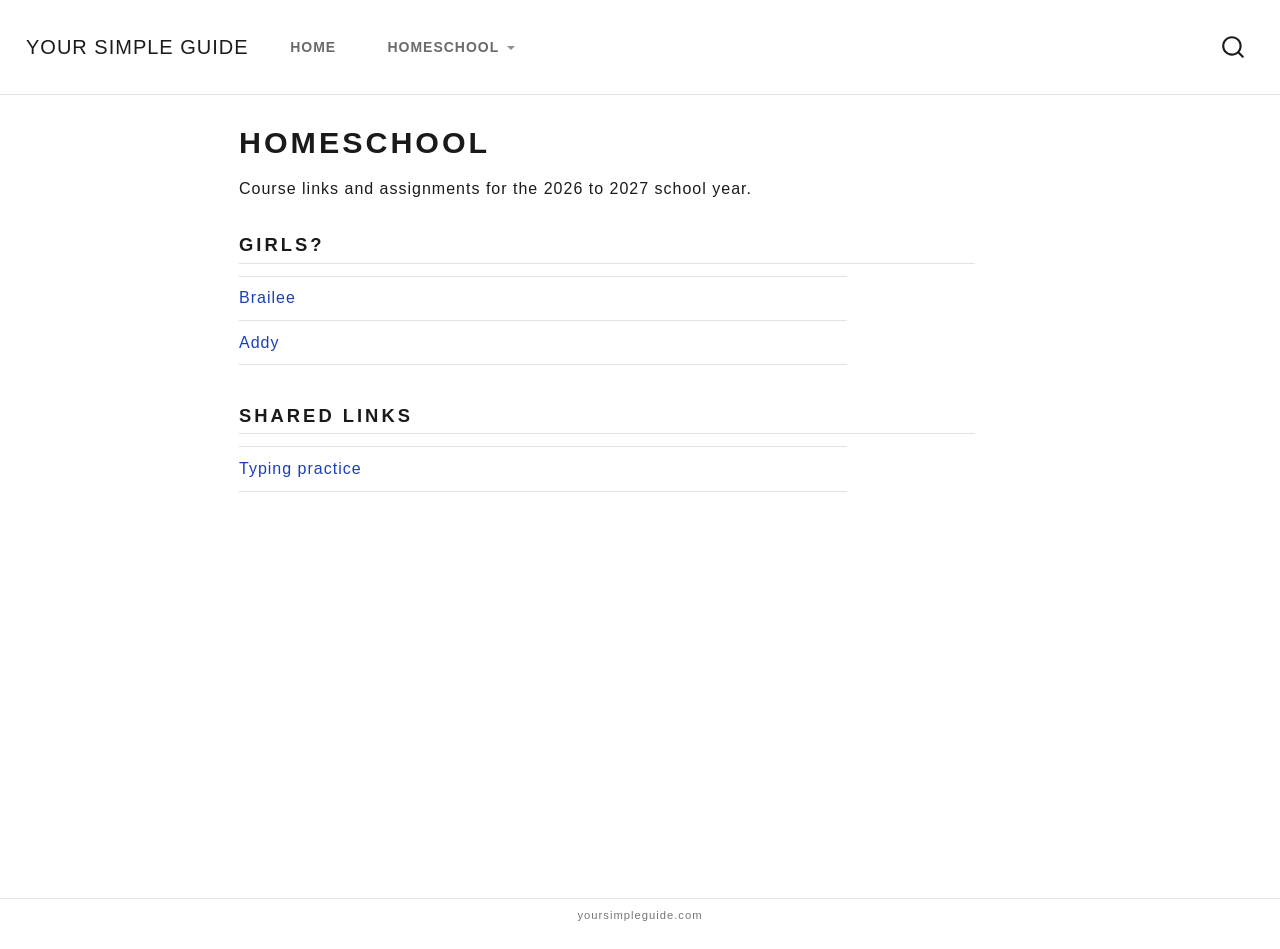
==== commit 2cf90498: "update" ====
--- a/docs/homeschool/index.html
+++ b/docs/homeschool/index.html
@@ -153,21 +153,21 @@
 
 <p>Course links and assignments for the 2026 to 2027 school year.</p>
 <section id="girls" class="level2">
-<h2 class="anchored" data-anchor-id="girls">Girls</h2>
+<h2 class="anchored" data-anchor-id="girls">Girls?</h2>
 <div class="linklist">
 <ul>
-<li><a href="../homeschool/brailee.html">Brailee, 9th grade</a></li>
-<li><a href="../homeschool/addy.html">Addy, 7th grade</a></li>
+<li><a href="../homeschool/brailee.html">Brailee</a></li>
+<li><a href="../homeschool/addy.html">Addy</a></li>
 </ul>
 </div>
 </section>
 <section id="shared-links" class="level2">
 <h2 class="anchored" data-anchor-id="shared-links">Shared links</h2>
 <div class="linklist">
+<!-- - [Main course platform](https://example.com)
+- [Library account](https://example.com) -->
 <ul>
-<li><a href="https://example.com">Main course platform</a></li>
-<li><a href="https://example.com">Library account</a></li>
-<li><a href="https://example.com">Typing practice</a></li>
+<li><a href="https://www.keybr.com/">Typing practice</a></li>
 </ul>
 </div>
 
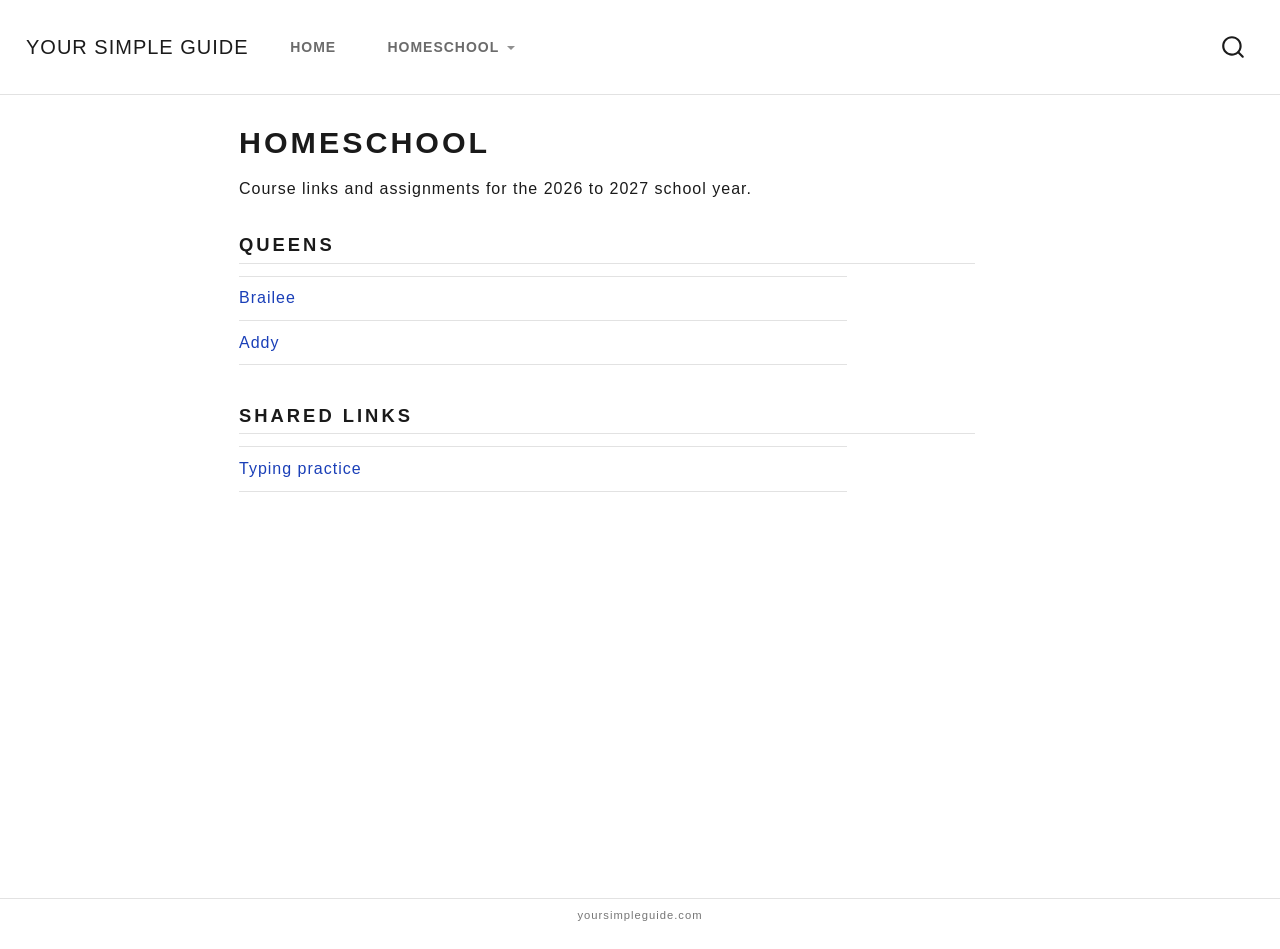
==== commit 17634621: "update with links" ====
--- a/docs/homeschool/index.html
+++ b/docs/homeschool/index.html
@@ -152,8 +152,8 @@
 
 
 <p>Course links and assignments for the 2026 to 2027 school year.</p>
-<section id="girls" class="level2">
-<h2 class="anchored" data-anchor-id="girls">Girls?</h2>
+<section id="queens" class="level2">
+<h2 class="anchored" data-anchor-id="queens">Queens</h2>
 <div class="linklist">
 <ul>
 <li><a href="../homeschool/brailee.html">Brailee</a></li>
